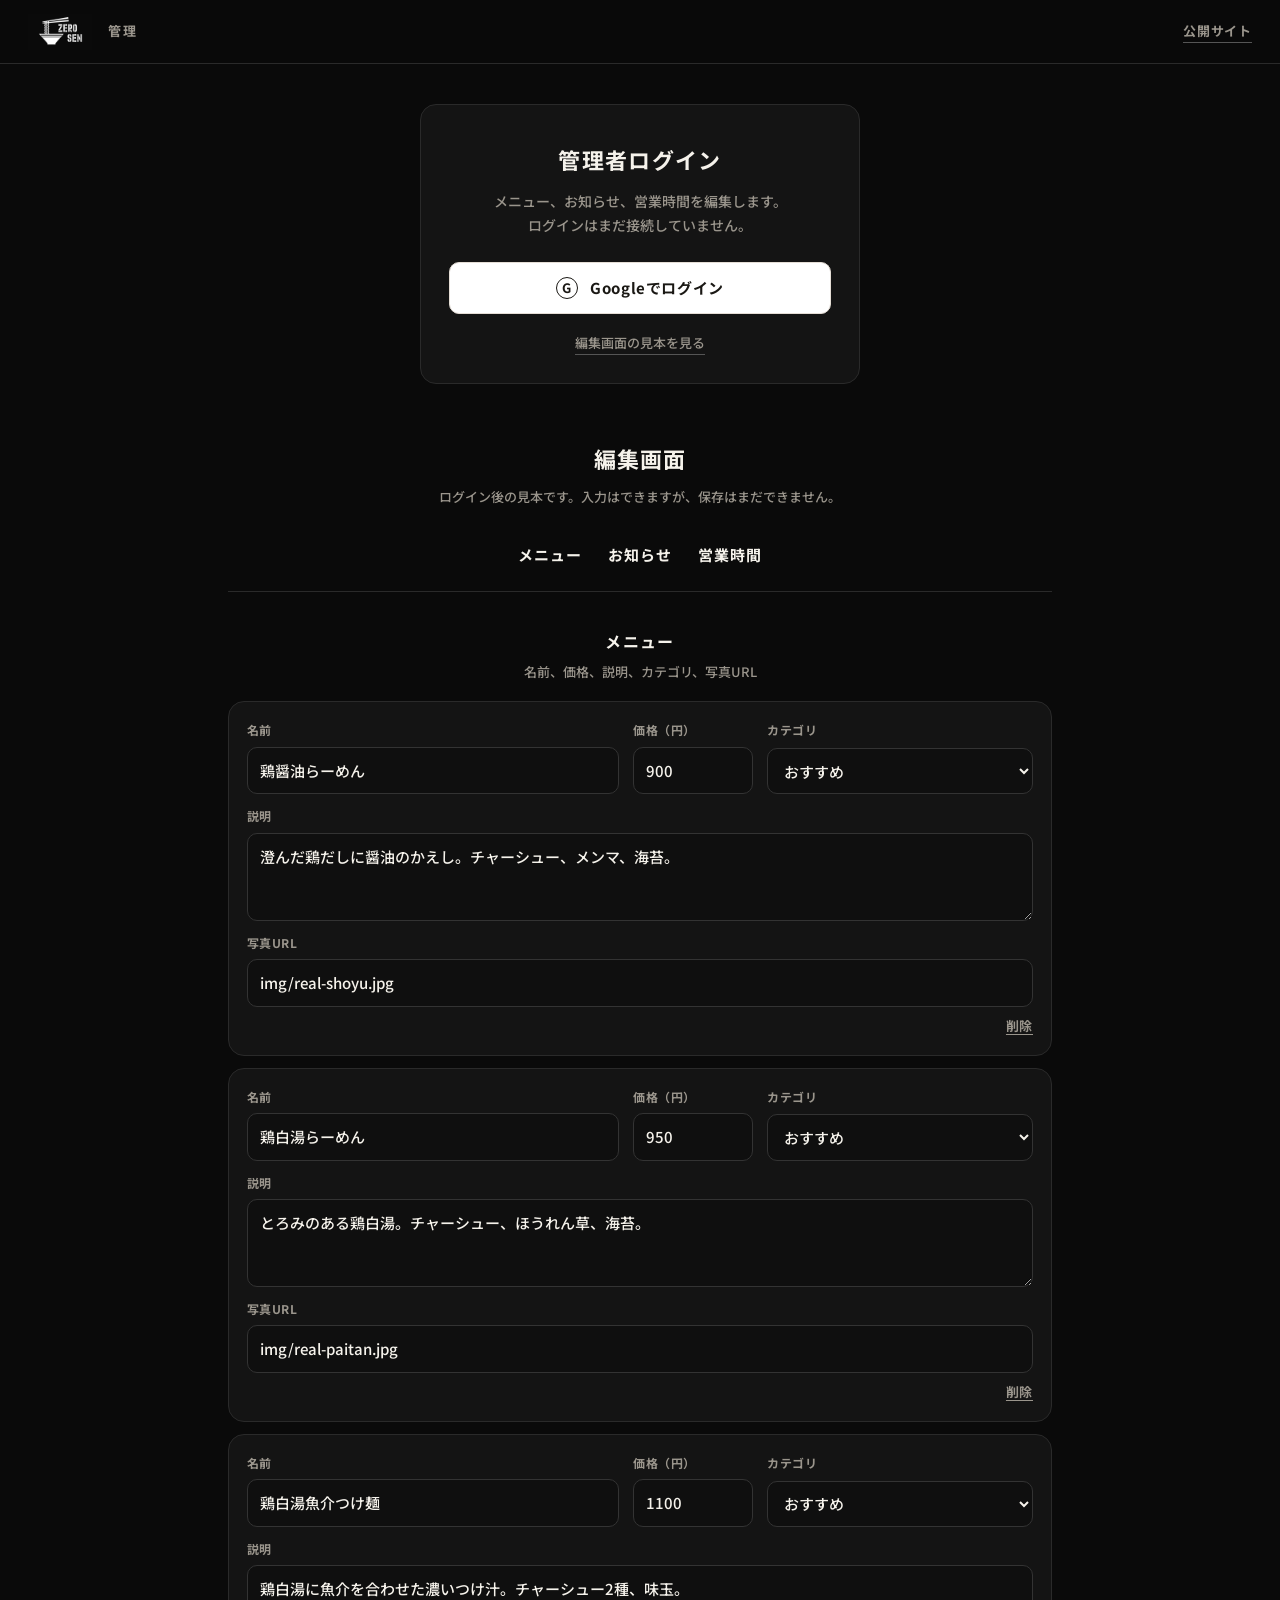
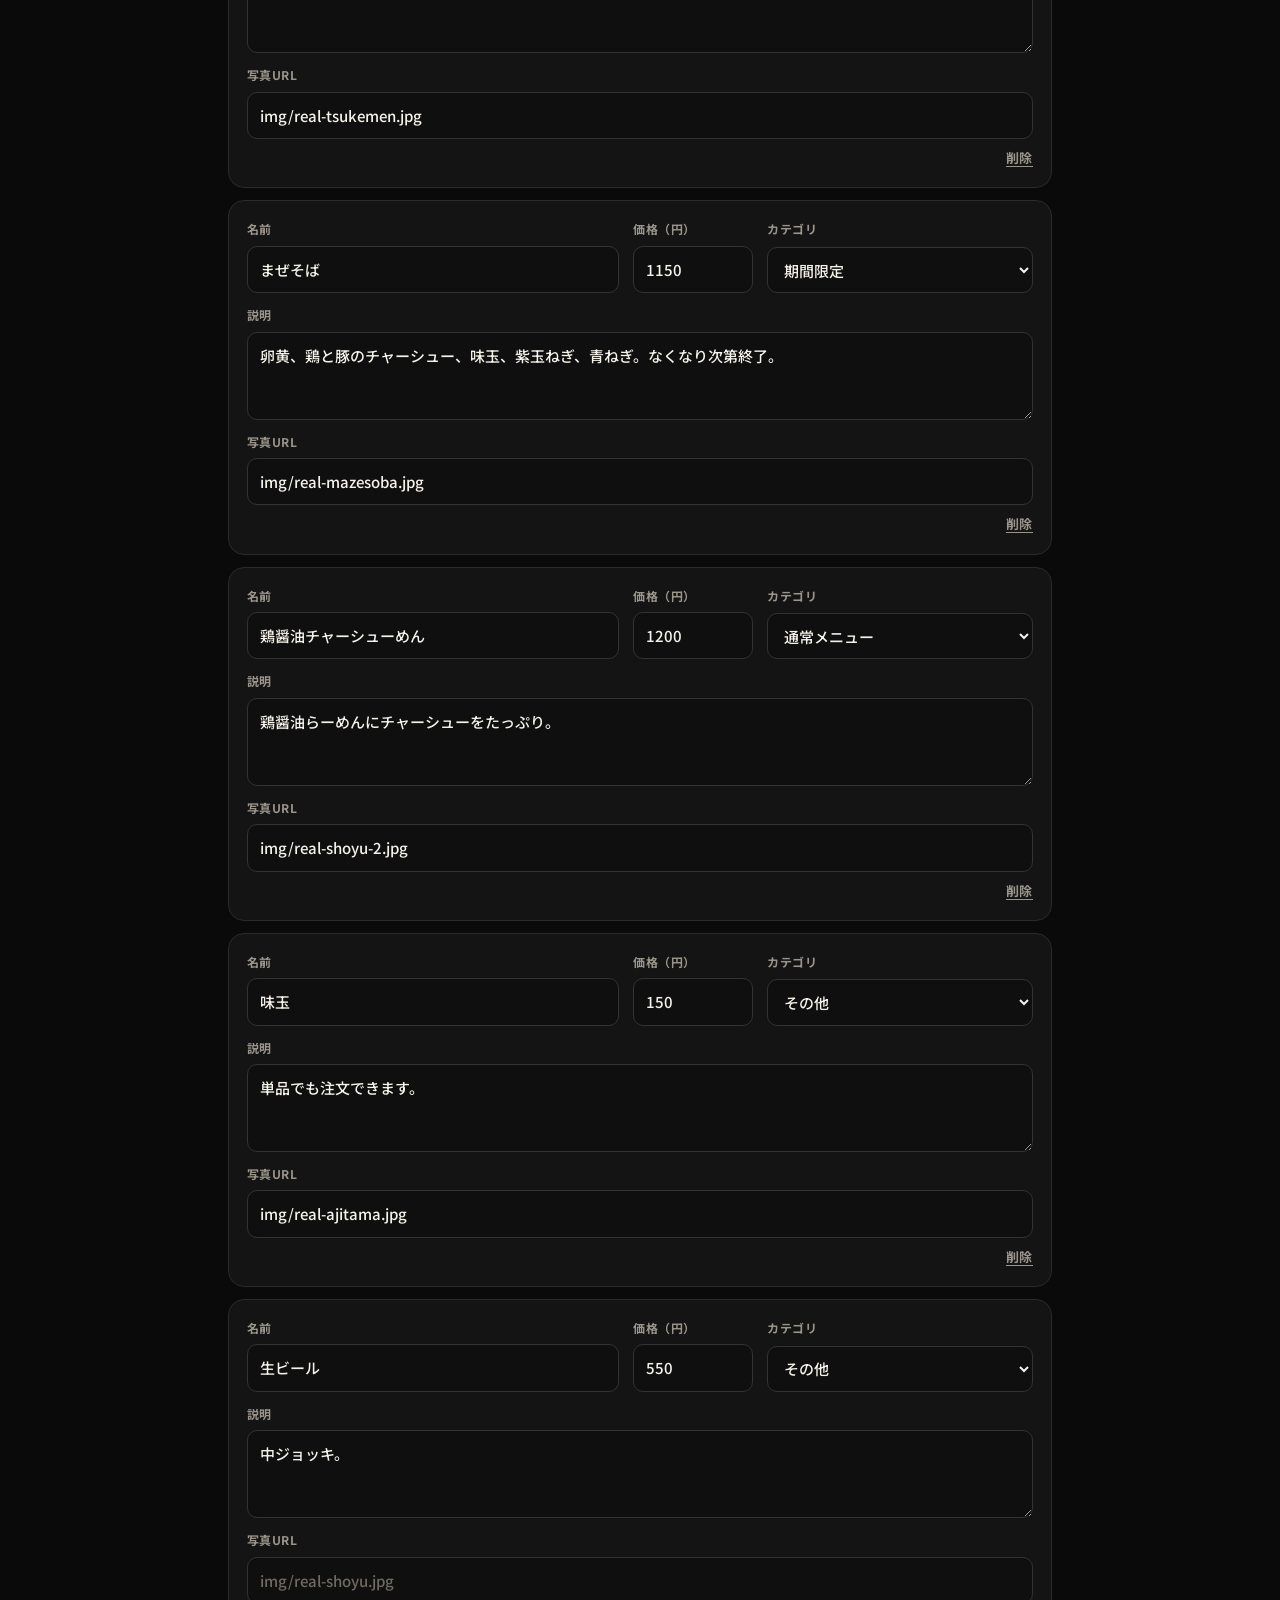
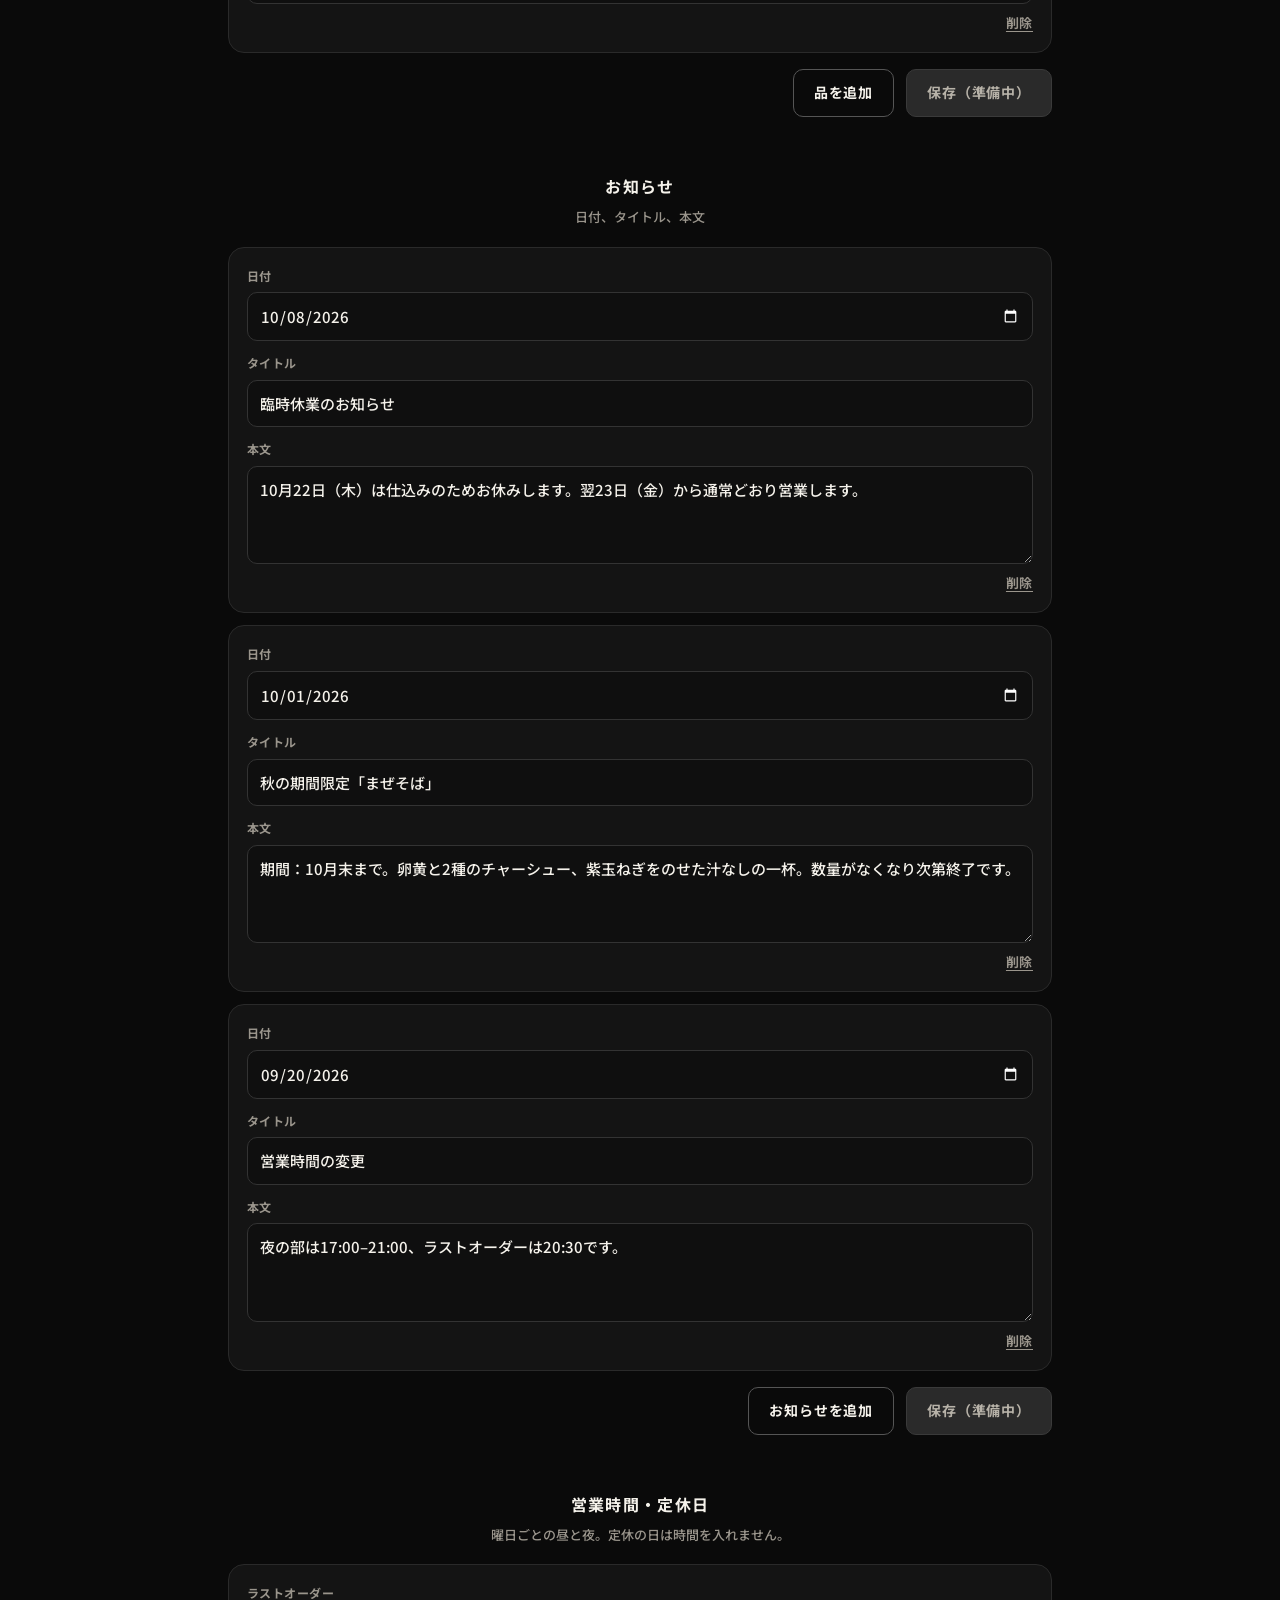
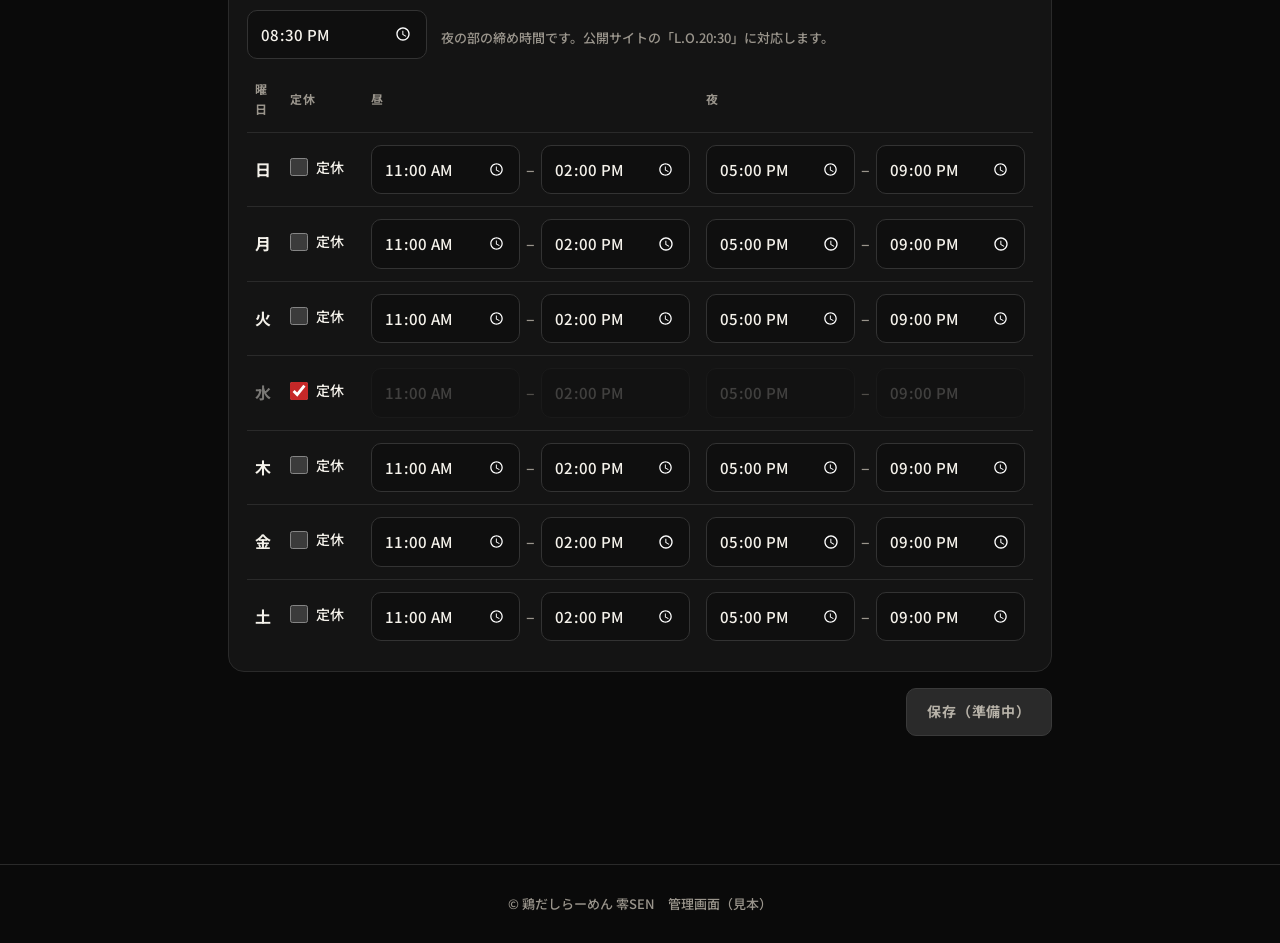
==== admin/index.html @ a6456e64 "管理者用の編集画面（見本）を /admin/ に追加する。 ログインと保存はまだ接続せず、見た目と入力の導線だけ置く。  Co-authored-by: Masato Tomidokoro <masa" ====
<!doctype html>
<html lang="ja">
<head>
<meta charset="utf-8">
<meta name="viewport" content="width=device-width, initial-scale=1">
<meta name="robots" content="noindex">
<title>管理｜鶏だしらーめん 零SEN</title>
<link rel="stylesheet" href="admin.css">
</head>
<body>
<header class="top">
  <a class="brand" href="../"><img src="../img/logo-header-on-black.png" alt="零SEN"></a>
  <p class="top-label">管理</p>
  <a class="site-link" href="../">公開サイト</a>
</header>

<main class="page">
  <section class="gate" aria-labelledby="gate-title">
    <h1 id="gate-title">管理者ログイン</h1>
    <p class="explain">メニュー、お知らせ、営業時間を編集します。<br>ログインはまだ接続していません。</p>
    <button type="button" class="google-btn" id="google-login">
      <span class="g-mark" aria-hidden="true">G</span>
      <span class="g-label">Googleでログイン</span>
    </button>
    <p class="status" id="login-status" role="status" hidden>準備中です。ログインはまだ使えません。</p>
    <a class="sample-link" href="#editor">編集画面の見本を見る</a>
  </section>

  <section id="editor" aria-labelledby="editor-title">
    <header class="dash-head">
      <h2 id="editor-title">編集画面</h2>
      <p>ログイン後の見本です。入力はできますが、保存はまだできません。</p>
    </header>
    <nav class="tabs" aria-label="編集する内容">
      <a href="#menu">メニュー</a>
      <a href="#news">お知らせ</a>
      <a href="#hours">営業時間</a>
    </nav>

    <section class="panel" id="menu" aria-labelledby="menu-title">
      <h3 id="menu-title">メニュー</h3>
      <p class="lead">名前、価格、説明、カテゴリ、写真URL</p>
      <form action="#" method="post" autocomplete="off">
        <div class="stack" id="menu-list">
          <article class="card item">
            <div class="fields">
              <label class="field">名前<input name="menu-name" value="鶏醤油らーめん"></label>
              <label class="field">価格（円）<input name="menu-price" inputmode="numeric" value="900"></label>
              <label class="field">カテゴリ
                <select name="menu-category">
                  <option selected>おすすめ</option>
                  <option>期間限定</option>
                  <option>通常メニュー</option>
                  <option>その他</option>
                </select>
              </label>
              <label class="field wide">説明<textarea name="menu-desc" rows="2">澄んだ鶏だしに醤油のかえし。チャーシュー、メンマ、海苔。</textarea></label>
              <label class="field wide">写真URL<input name="menu-photo" value="img/real-shoyu.jpg" placeholder="img/real-shoyu.jpg"></label>
            </div>
            <div class="item-bar"><button type="button" class="btn-text js-remove">削除</button></div>
          </article>
          <article class="card item">
            <div class="fields">
              <label class="field">名前<input name="menu-name" value="鶏白湯らーめん"></label>
              <label class="field">価格（円）<input name="menu-price" inputmode="numeric" value="950"></label>
              <label class="field">カテゴリ
                <select name="menu-category">
                  <option selected>おすすめ</option>
                  <option>期間限定</option>
                  <option>通常メニュー</option>
                  <option>その他</option>
                </select>
              </label>
              <label class="field wide">説明<textarea name="menu-desc" rows="2">とろみのある鶏白湯。チャーシュー、ほうれん草、海苔。</textarea></label>
              <label class="field wide">写真URL<input name="menu-photo" value="img/real-paitan.jpg" placeholder="img/real-shoyu.jpg"></label>
            </div>
            <div class="item-bar"><button type="button" class="btn-text js-remove">削除</button></div>
          </article>
          <article class="card item">
            <div class="fields">
              <label class="field">名前<input name="menu-name" value="鶏白湯魚介つけ麺"></label>
              <label class="field">価格（円）<input name="menu-price" inputmode="numeric" value="1100"></label>
              <label class="field">カテゴリ
                <select name="menu-category">
                  <option selected>おすすめ</option>
                  <option>期間限定</option>
                  <option>通常メニュー</option>
                  <option>その他</option>
                </select>
              </label>
              <label class="field wide">説明<textarea name="menu-desc" rows="2">鶏白湯に魚介を合わせた濃いつけ汁。チャーシュー2種、味玉。</textarea></label>
              <label class="field wide">写真URL<input name="menu-photo" value="img/real-tsukemen.jpg" placeholder="img/real-shoyu.jpg"></label>
            </div>
            <div class="item-bar"><button type="button" class="btn-text js-remove">削除</button></div>
          </article>
          <article class="card item">
            <div class="fields">
              <label class="field">名前<input name="menu-name" value="まぜそば"></label>
              <label class="field">価格（円）<input name="menu-price" inputmode="numeric" value="1150"></label>
              <label class="field">カテゴリ
                <select name="menu-category">
                  <option>おすすめ</option>
                  <option selected>期間限定</option>
                  <option>通常メニュー</option>
                  <option>その他</option>
                </select>
              </label>
              <label class="field wide">説明<textarea name="menu-desc" rows="2">卵黄、鶏と豚のチャーシュー、味玉、紫玉ねぎ、青ねぎ。なくなり次第終了。</textarea></label>
              <label class="field wide">写真URL<input name="menu-photo" value="img/real-mazesoba.jpg" placeholder="img/real-shoyu.jpg"></label>
            </div>
            <div class="item-bar"><button type="button" class="btn-text js-remove">削除</button></div>
          </article>
          <article class="card item">
            <div class="fields">
              <label class="field">名前<input name="menu-name" value="鶏醤油チャーシューめん"></label>
              <label class="field">価格（円）<input name="menu-price" inputmode="numeric" value="1200"></label>
              <label class="field">カテゴリ
                <select name="menu-category">
                  <option>おすすめ</option>
                  <option>期間限定</option>
                  <option selected>通常メニュー</option>
                  <option>その他</option>
                </select>
              </label>
              <label class="field wide">説明<textarea name="menu-desc" rows="2">鶏醤油らーめんにチャーシューをたっぷり。</textarea></label>
              <label class="field wide">写真URL<input name="menu-photo" value="img/real-shoyu-2.jpg" placeholder="img/real-shoyu.jpg"></label>
            </div>
            <div class="item-bar"><button type="button" class="btn-text js-remove">削除</button></div>
          </article>
          <article class="card item">
            <div class="fields">
              <label class="field">名前<input name="menu-name" value="味玉"></label>
              <label class="field">価格（円）<input name="menu-price" inputmode="numeric" value="150"></label>
              <label class="field">カテゴリ
                <select name="menu-category">
                  <option>おすすめ</option>
                  <option>期間限定</option>
                  <option>通常メニュー</option>
                  <option selected>その他</option>
                </select>
              </label>
              <label class="field wide">説明<textarea name="menu-desc" rows="2">単品でも注文できます。</textarea></label>
              <label class="field wide">写真URL<input name="menu-photo" value="img/real-ajitama.jpg" placeholder="img/real-shoyu.jpg"></label>
            </div>
            <div class="item-bar"><button type="button" class="btn-text js-remove">削除</button></div>
          </article>
          <article class="card item">
            <div class="fields">
              <label class="field">名前<input name="menu-name" value="生ビール"></label>
              <label class="field">価格（円）<input name="menu-price" inputmode="numeric" value="550"></label>
              <label class="field">カテゴリ
                <select name="menu-category">
                  <option>おすすめ</option>
                  <option>期間限定</option>
                  <option>通常メニュー</option>
                  <option selected>その他</option>
                </select>
              </label>
              <label class="field wide">説明<textarea name="menu-desc" rows="2">中ジョッキ。</textarea></label>
              <label class="field wide">写真URL<input name="menu-photo" value="" placeholder="img/real-shoyu.jpg"></label>
            </div>
            <div class="item-bar"><button type="button" class="btn-text js-remove">削除</button></div>
          </article>
        </div>
        <div class="actions">
          <button type="button" class="btn add" id="add-menu">品を追加</button>
          <button type="submit" class="btn save" disabled>保存（準備中）</button>
        </div>
      </form>
    </section>

    <section class="panel" id="news" aria-labelledby="news-title">
      <h3 id="news-title">お知らせ</h3>
      <p class="lead">日付、タイトル、本文</p>
      <form action="#" method="post" autocomplete="off">
        <div class="stack" id="news-list">
          <article class="card item">
            <div class="fields">
              <label class="field wide">日付<input type="date" name="news-date" value="2026-10-08"></label>
              <label class="field wide">タイトル<input name="news-title" value="臨時休業のお知らせ"></label>
              <label class="field wide">本文<textarea name="news-body" rows="3">10月22日（木）は仕込みのためお休みします。翌23日（金）から通常どおり営業します。</textarea></label>
            </div>
            <div class="item-bar"><button type="button" class="btn-text js-remove">削除</button></div>
          </article>
          <article class="card item">
            <div class="fields">
              <label class="field wide">日付<input type="date" name="news-date" value="2026-10-01"></label>
              <label class="field wide">タイトル<input name="news-title" value="秋の期間限定「まぜそば」"></label>
              <label class="field wide">本文<textarea name="news-body" rows="3">期間：10月末まで。卵黄と2種のチャーシュー、紫玉ねぎをのせた汁なしの一杯。数量がなくなり次第終了です。</textarea></label>
            </div>
            <div class="item-bar"><button type="button" class="btn-text js-remove">削除</button></div>
          </article>
          <article class="card item">
            <div class="fields">
              <label class="field wide">日付<input type="date" name="news-date" value="2026-09-20"></label>
              <label class="field wide">タイトル<input name="news-title" value="営業時間の変更"></label>
              <label class="field wide">本文<textarea name="news-body" rows="3">夜の部は17:00–21:00、ラストオーダーは20:30です。</textarea></label>
            </div>
            <div class="item-bar"><button type="button" class="btn-text js-remove">削除</button></div>
          </article>
        </div>
        <div class="actions">
          <button type="button" class="btn add" id="add-news">お知らせを追加</button>
          <button type="submit" class="btn save" disabled>保存（準備中）</button>
        </div>
      </form>
    </section>

    <section class="panel" id="hours" aria-labelledby="hours-title">
      <h3 id="hours-title">営業時間・定休日</h3>
      <p class="lead">曜日ごとの昼と夜。定休の日は時間を入れません。</p>
      <form action="#" method="post" autocomplete="off">
        <div class="card">
          <div class="lo">
            <label class="field">ラストオーダー<input type="time" name="last-order" value="20:30"></label>
            <p class="hint">夜の部の締め時間です。公開サイトの「L.O.20:30」に対応します。</p>
          </div>
          <table class="hours">
            <thead>
              <tr>
                <th scope="col">曜日</th>
                <th scope="col">定休</th>
                <th scope="col">昼</th>
                <th scope="col">夜</th>
              </tr>
            </thead>
            <tbody>
              <tr>
                <th scope="row">日</th>
                <td data-label="定休"><label class="check"><input type="checkbox" data-closed>定休</label></td>
                <td data-label="昼"><div class="time-pair"><input type="time" value="11:00" aria-label="日曜 昼の開始"><span class="dash" aria-hidden="true">–</span><input type="time" value="14:00" aria-label="日曜 昼の終了"></div></td>
                <td data-label="夜"><div class="time-pair"><input type="time" value="17:00" aria-label="日曜 夜の開始"><span class="dash" aria-hidden="true">–</span><input type="time" value="21:00" aria-label="日曜 夜の終了"></div></td>
              </tr>
              <tr>
                <th scope="row">月</th>
                <td data-label="定休"><label class="check"><input type="checkbox" data-closed>定休</label></td>
                <td data-label="昼"><div class="time-pair"><input type="time" value="11:00" aria-label="月曜 昼の開始"><span class="dash" aria-hidden="true">–</span><input type="time" value="14:00" aria-label="月曜 昼の終了"></div></td>
                <td data-label="夜"><div class="time-pair"><input type="time" value="17:00" aria-label="月曜 夜の開始"><span class="dash" aria-hidden="true">–</span><input type="time" value="21:00" aria-label="月曜 夜の終了"></div></td>
              </tr>
              <tr>
                <th scope="row">火</th>
                <td data-label="定休"><label class="check"><input type="checkbox" data-closed>定休</label></td>
                <td data-label="昼"><div class="time-pair"><input type="time" value="11:00" aria-label="火曜 昼の開始"><span class="dash" aria-hidden="true">–</span><input type="time" value="14:00" aria-label="火曜 昼の終了"></div></td>
                <td data-label="夜"><div class="time-pair"><input type="time" value="17:00" aria-label="火曜 夜の開始"><span class="dash" aria-hidden="true">–</span><input type="time" value="21:00" aria-label="火曜 夜の終了"></div></td>
              </tr>
              <tr class="is-closed">
                <th scope="row">水</th>
                <td data-label="定休"><label class="check"><input type="checkbox" data-closed checked>定休</label></td>
                <td data-label="昼"><div class="time-pair"><input type="time" value="11:00" aria-label="水曜 昼の開始" disabled><span class="dash" aria-hidden="true">–</span><input type="time" value="14:00" aria-label="水曜 昼の終了" disabled></div></td>
                <td data-label="夜"><div class="time-pair"><input type="time" value="17:00" aria-label="水曜 夜の開始" disabled><span class="dash" aria-hidden="true">–</span><input type="time" value="21:00" aria-label="水曜 夜の終了" disabled></div></td>
              </tr>
              <tr>
                <th scope="row">木</th>
                <td data-label="定休"><label class="check"><input type="checkbox" data-closed>定休</label></td>
                <td data-label="昼"><div class="time-pair"><input type="time" value="11:00" aria-label="木曜 昼の開始"><span class="dash" aria-hidden="true">–</span><input type="time" value="14:00" aria-label="木曜 昼の終了"></div></td>
                <td data-label="夜"><div class="time-pair"><input type="time" value="17:00" aria-label="木曜 夜の開始"><span class="dash" aria-hidden="true">–</span><input type="time" value="21:00" aria-label="木曜 夜の終了"></div></td>
              </tr>
              <tr>
                <th scope="row">金</th>
                <td data-label="定休"><label class="check"><input type="checkbox" data-closed>定休</label></td>
                <td data-label="昼"><div class="time-pair"><input type="time" value="11:00" aria-label="金曜 昼の開始"><span class="dash" aria-hidden="true">–</span><input type="time" value="14:00" aria-label="金曜 昼の終了"></div></td>
                <td data-label="夜"><div class="time-pair"><input type="time" value="17:00" aria-label="金曜 夜の開始"><span class="dash" aria-hidden="true">–</span><input type="time" value="21:00" aria-label="金曜 夜の終了"></div></td>
              </tr>
              <tr>
                <th scope="row">土</th>
                <td data-label="定休"><label class="check"><input type="checkbox" data-closed>定休</label></td>
                <td data-label="昼"><div class="time-pair"><input type="time" value="11:00" aria-label="土曜 昼の開始"><span class="dash" aria-hidden="true">–</span><input type="time" value="14:00" aria-label="土曜 昼の終了"></div></td>
                <td data-label="夜"><div class="time-pair"><input type="time" value="17:00" aria-label="土曜 夜の開始"><span class="dash" aria-hidden="true">–</span><input type="time" value="21:00" aria-label="土曜 夜の終了"></div></td>
              </tr>
            </tbody>
          </table>
        </div>
        <div class="actions">
          <button type="submit" class="btn save" disabled>保存（準備中）</button>
        </div>
      </form>
    </section>
  </section>
</main>

<footer class="foot">© 鶏だしらーめん 零SEN　管理画面（見本）</footer>

<template id="menu-template">
  <article class="card item">
    <div class="fields">
      <label class="field">名前<input name="menu-name" value="" placeholder="例：鶏醤油らーめん"></label>
      <label class="field">価格（円）<input name="menu-price" inputmode="numeric" value="" placeholder="900"></label>
      <label class="field">カテゴリ
        <select name="menu-category">
          <option selected>おすすめ</option>
          <option>期間限定</option>
          <option>通常メニュー</option>
          <option>その他</option>
        </select>
      </label>
      <label class="field wide">説明<textarea name="menu-desc" rows="2" placeholder="具材や味の説明"></textarea></label>
      <label class="field wide">写真URL<input name="menu-photo" value="" placeholder="img/real-shoyu.jpg"></label>
    </div>
    <div class="item-bar"><button type="button" class="btn-text js-remove">削除</button></div>
  </article>
</template>

<template id="news-template">
  <article class="card item">
    <div class="fields">
      <label class="field wide">日付<input type="date" name="news-date" value=""></label>
      <label class="field wide">タイトル<input name="news-title" value="" placeholder="例：臨時休業のお知らせ"></label>
      <label class="field wide">本文<textarea name="news-body" rows="3" placeholder="本文"></textarea></label>
    </div>
    <div class="item-bar"><button type="button" class="btn-text js-remove">削除</button></div>
  </article>
</template>

<script src="admin.js"></script>
</body>
</html>
---- admin/admin.css ----
@font-face{font-family:"Noto Sans JP";font-style:normal;font-weight:100 900;font-display:swap;src:url("../fonts/NotoSansJP.ttf") format("truetype")}
:root{--bg:#0a0a0a;--text:#f5f2eb;--sub:#9a958c;--line:#2a2a2a;--key:#c62828;--card:#141414;--field:#0f0f0f;color-scheme:dark}
*{box-sizing:border-box;margin:0;padding:0}
body{font-family:"Noto Sans JP","Hiragino Sans","Hiragino Kaku Gothic ProN",Meiryo,sans-serif;font-weight:500;font-size:16px;line-height:1.7;color:var(--text);background:var(--bg);min-height:100vh}
a{color:inherit;text-decoration:none}
:focus-visible{outline:3px solid #fff;outline-offset:3px}
.sr{position:absolute;width:1px;height:1px;padding:0;margin:-1px;overflow:hidden;clip:rect(0,0,0,0);white-space:nowrap;border:0}

.top{position:sticky;top:0;z-index:2;display:flex;align-items:center;gap:16px;min-height:64px;padding:12px 28px;border-bottom:1px solid var(--line);background:rgba(10,10,10,.94)}
.brand{display:flex;align-items:center}
.brand img{display:block;height:36px;width:auto}
.top-label{font-size:13px;font-weight:700;letter-spacing:.18em;color:var(--sub)}
.site-link{margin-left:auto;font-size:13px;font-weight:700;letter-spacing:.06em;color:var(--sub);border-bottom:1px solid #555}
.site-link:hover{color:var(--text);border-bottom-color:var(--text)}

.page{max-width:880px;margin:0 auto;padding:40px 28px 72px}

.gate{max-width:440px;margin:0 auto 56px;padding:36px 28px 28px;text-align:center;background:var(--card);border:1px solid var(--line);border-radius:16px}
.gate h1{font-size:22px;font-weight:700;letter-spacing:.06em;margin-bottom:12px}
.gate .explain{color:var(--sub);font-size:14px;margin-bottom:24px}
.google-btn{display:inline-flex;align-items:center;justify-content:center;gap:12px;width:100%;min-height:52px;padding:0 18px;border:1px solid #e4ddd5;border-radius:10px;background:#fff;color:#1a1814;font:inherit;font-size:15px;font-weight:700;letter-spacing:.04em;cursor:pointer}
.google-btn:hover{background:#fafafa}
.google-btn:disabled{background:#2a2a2a;color:#b7b2a8;border-color:#3a3a3a;cursor:not-allowed}
.g-mark{width:22px;height:22px;border:1.5px solid currentColor;border-radius:50%;display:grid;place-items:center;font-size:13px;font-weight:700;line-height:1}
.status{margin-top:14px;font-size:13px;color:var(--sub)}
.sample-link{display:inline-block;margin-top:18px;font-size:13px;color:var(--sub);border-bottom:1px solid #555}
.sample-link:hover{color:var(--text);border-bottom-color:var(--text)}

.dash-head{text-align:center;margin-bottom:8px}
.dash-head h2{font-size:22px;font-weight:700;letter-spacing:.04em;margin-bottom:8px}
.dash-head p{color:var(--sub);font-size:13px}

.tabs{display:flex;flex-wrap:wrap;justify-content:center;gap:8px 22px;margin:28px 0 36px;padding-bottom:16px;border-bottom:1px solid var(--line)}
.tabs a{font-size:15px;font-weight:700;letter-spacing:.07em;padding:6px 2px;border-bottom:2px solid transparent}
.tabs a:hover{color:#fff}

.panel{margin-bottom:56px;scroll-margin-top:88px}
.panel h3{font-size:16px;font-weight:700;letter-spacing:.08em;text-align:center;margin-bottom:6px}
.panel .lead{text-align:center;color:var(--sub);font-size:13px;margin-bottom:18px}
.stack{display:grid;gap:12px}

.card{background:var(--card);border:1px solid var(--line);border-radius:16px;padding:18px}
.fields{display:grid;grid-template-columns:minmax(0,1.4fr) 120px minmax(0,1fr);gap:12px 14px}
.wide{grid-column:1 / -1}
.field{display:grid;gap:6px;font-size:12px;font-weight:700;letter-spacing:.04em;color:var(--sub)}
input,select,textarea{width:100%;min-height:44px;padding:10px 12px;border:1px solid #333;border-radius:10px;background:var(--field);color:var(--text);font:inherit;font-size:15px;font-weight:500}
textarea{min-height:88px;resize:vertical;line-height:1.7}
input::placeholder,textarea::placeholder{color:#6f6a62}
input:disabled,select:disabled,textarea:disabled{opacity:.45}

.item-bar{display:flex;justify-content:flex-end;margin-top:8px}
.btn-text{border:0;background:none;color:var(--sub);font:inherit;font-size:13px;font-weight:700;letter-spacing:.04em;text-decoration:underline;text-underline-offset:3px;cursor:pointer}
.btn-text:hover{color:var(--key)}

.actions{display:flex;justify-content:flex-end;flex-wrap:wrap;gap:12px;margin-top:16px}
.btn{min-height:48px;padding:0 20px;border-radius:10px;font:inherit;font-size:14px;font-weight:700;letter-spacing:.06em;cursor:pointer}
.btn.add{background:transparent;color:var(--text);border:1px solid #555}
.btn.add:hover{border-color:#ccc}
.btn.save{background:#fff;color:#1a1814;border:1px solid #e4ddd5}
.btn.save:disabled{background:#2a2a2a;color:#b7b2a8;border-color:#3a3a3a;cursor:not-allowed}

.lo{display:grid;grid-template-columns:180px 1fr;gap:14px;align-items:end;margin-bottom:8px}
.lo .hint{font-size:13px;color:var(--sub);padding-bottom:10px}

.hours{width:100%;border-collapse:collapse}
.hours th,.hours td{padding:12px 8px;border-top:1px solid var(--line);text-align:left;vertical-align:middle;font-weight:500}
.hours thead th{border-top:0;color:var(--sub);font-size:12px;font-weight:700;letter-spacing:.08em}
.hours tbody th{width:2.2em;font-weight:700}
.time-pair{display:flex;align-items:center;gap:6px}
.time-pair input{min-width:0}
.dash{color:var(--sub)}
.check{display:inline-flex;align-items:center;gap:8px;color:var(--text);font-size:14px;font-weight:500}
.check input{width:18px;height:18px;min-height:0;accent-color:var(--key)}
tr.is-closed th,tr.is-closed .time-pair{opacity:.45}

.foot{padding:28px;color:var(--sub);font-size:13px;text-align:center;border-top:1px solid var(--line)}

@media (max-width:720px){
  .page{padding:28px 16px 56px}
  .top{padding:12px 16px}
  .fields,.lo{grid-template-columns:1fr}
  .wide{grid-column:auto}
  .lo .hint{padding-bottom:0}
  .hours thead{display:none}
  .hours,.hours tbody,.hours tr,.hours th,.hours td{display:block;width:100%}
  .hours tr{padding:8px 0 14px;border-top:1px solid var(--line)}
  .hours tbody th,.hours td{border-top:0;padding:8px 0}
  .hours td::before{content:attr(data-label);display:block;margin-bottom:6px;font-size:12px;font-weight:700;letter-spacing:.06em;color:var(--sub)}
}
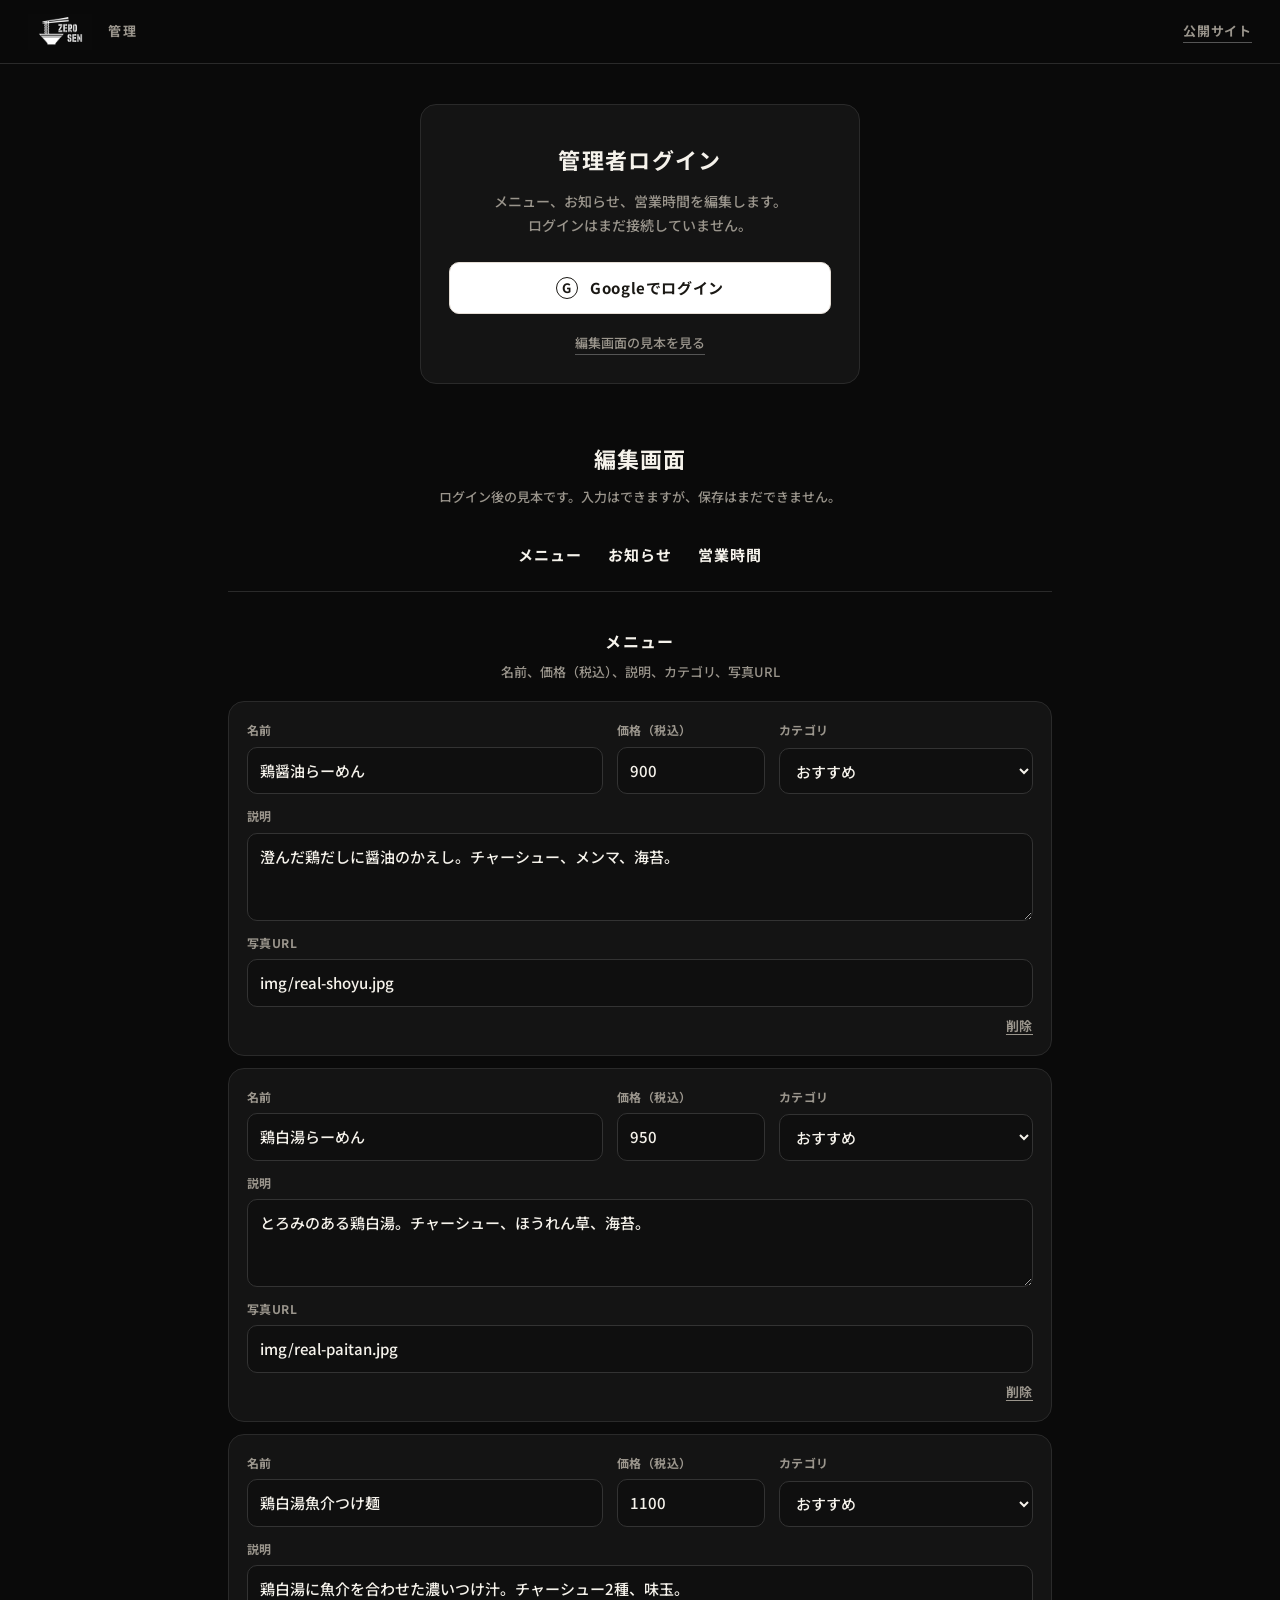
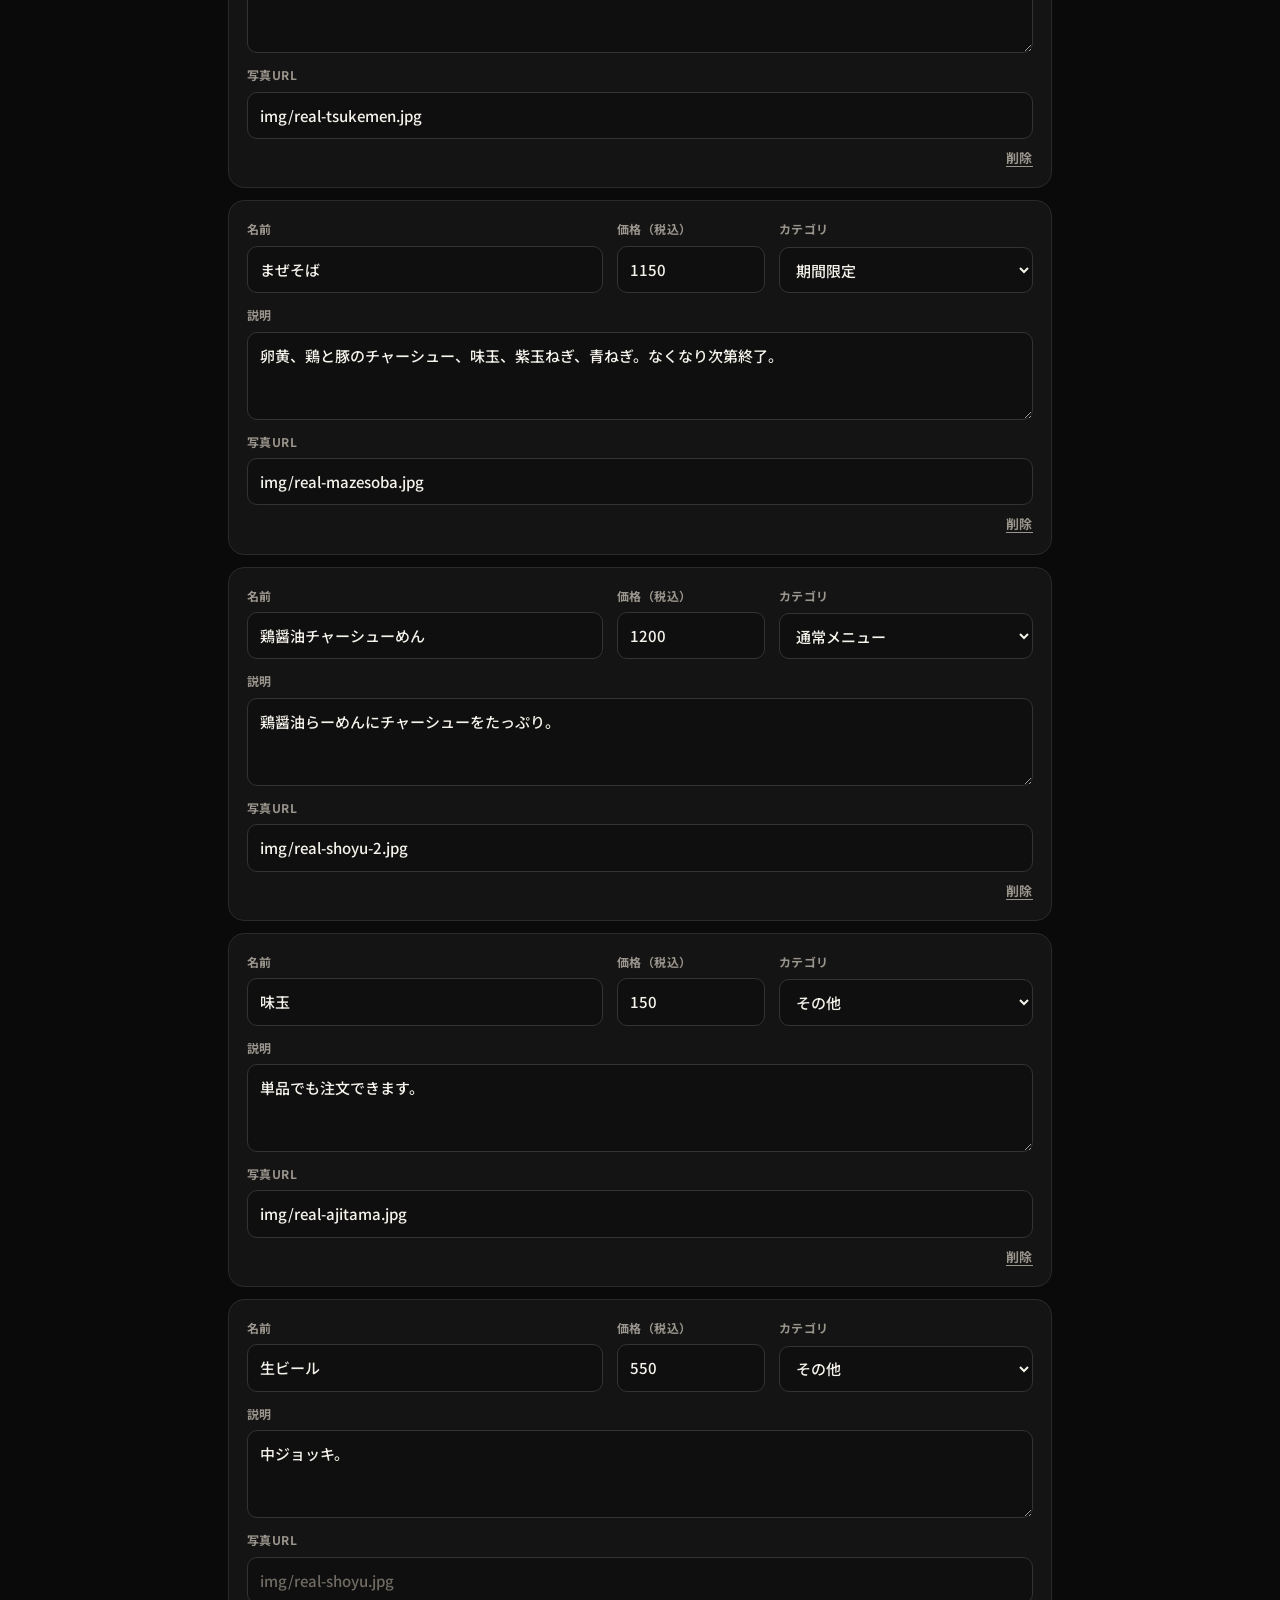
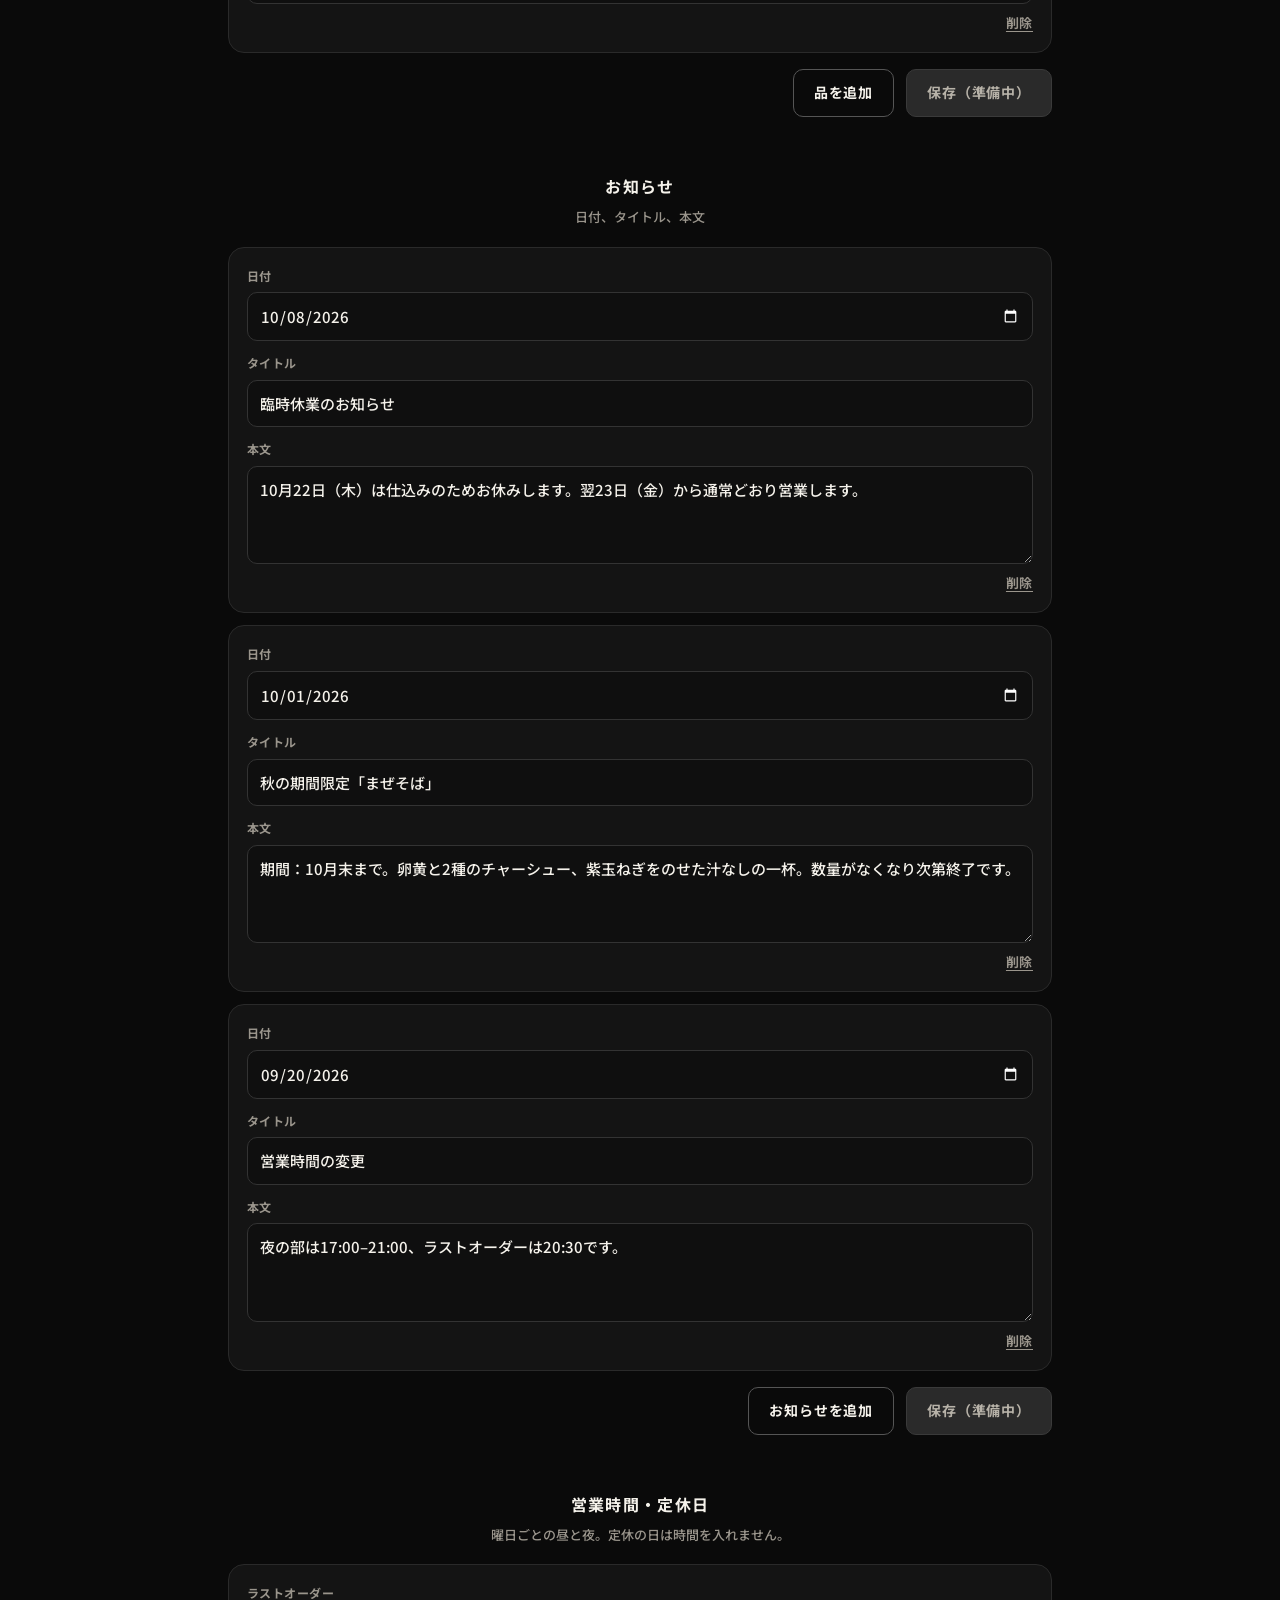
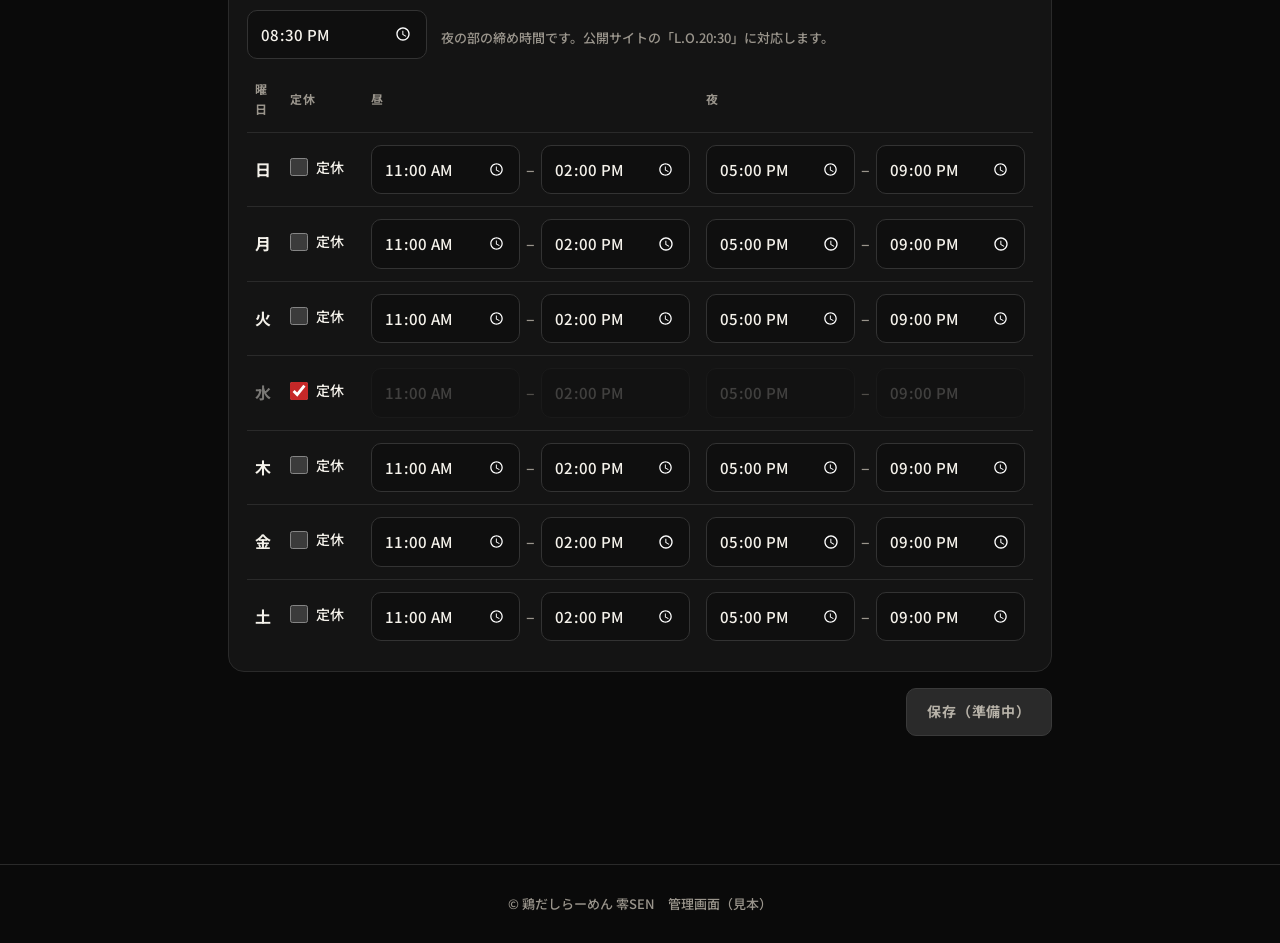
==== commit f9c72f8a: "商品の価格表示を「価格（税込）」に統一する。 公開メニュー、商品モーダル、関連商品、管理画面の価格欄で税込であることが分かるようにする。  Co-authored-by: Masato Tomidok" ====
--- a/admin/index.html
+++ b/admin/index.html
@@ -39,13 +39,13 @@
 
     <section class="panel" id="menu" aria-labelledby="menu-title">
       <h3 id="menu-title">メニュー</h3>
-      <p class="lead">名前、価格、説明、カテゴリ、写真URL</p>
+      <p class="lead">名前、価格（税込）、説明、カテゴリ、写真URL</p>
       <form action="#" method="post" autocomplete="off">
         <div class="stack" id="menu-list">
           <article class="card item">
             <div class="fields">
               <label class="field">名前<input name="menu-name" value="鶏醤油らーめん"></label>
-              <label class="field">価格（円）<input name="menu-price" inputmode="numeric" value="900"></label>
+              <label class="field">価格（税込）<input name="menu-price" inputmode="numeric" value="900"></label>
               <label class="field">カテゴリ
                 <select name="menu-category">
                   <option selected>おすすめ</option>
@@ -62,7 +62,7 @@
           <article class="card item">
             <div class="fields">
               <label class="field">名前<input name="menu-name" value="鶏白湯らーめん"></label>
-              <label class="field">価格（円）<input name="menu-price" inputmode="numeric" value="950"></label>
+              <label class="field">価格（税込）<input name="menu-price" inputmode="numeric" value="950"></label>
               <label class="field">カテゴリ
                 <select name="menu-category">
                   <option selected>おすすめ</option>
@@ -79,7 +79,7 @@
           <article class="card item">
             <div class="fields">
               <label class="field">名前<input name="menu-name" value="鶏白湯魚介つけ麺"></label>
-              <label class="field">価格（円）<input name="menu-price" inputmode="numeric" value="1100"></label>
+              <label class="field">価格（税込）<input name="menu-price" inputmode="numeric" value="1100"></label>
               <label class="field">カテゴリ
                 <select name="menu-category">
                   <option selected>おすすめ</option>
@@ -96,7 +96,7 @@
           <article class="card item">
             <div class="fields">
               <label class="field">名前<input name="menu-name" value="まぜそば"></label>
-              <label class="field">価格（円）<input name="menu-price" inputmode="numeric" value="1150"></label>
+              <label class="field">価格（税込）<input name="menu-price" inputmode="numeric" value="1150"></label>
               <label class="field">カテゴリ
                 <select name="menu-category">
                   <option>おすすめ</option>
@@ -113,7 +113,7 @@
           <article class="card item">
             <div class="fields">
               <label class="field">名前<input name="menu-name" value="鶏醤油チャーシューめん"></label>
-              <label class="field">価格（円）<input name="menu-price" inputmode="numeric" value="1200"></label>
+              <label class="field">価格（税込）<input name="menu-price" inputmode="numeric" value="1200"></label>
               <label class="field">カテゴリ
                 <select name="menu-category">
                   <option>おすすめ</option>
@@ -130,7 +130,7 @@
           <article class="card item">
             <div class="fields">
               <label class="field">名前<input name="menu-name" value="味玉"></label>
-              <label class="field">価格（円）<input name="menu-price" inputmode="numeric" value="150"></label>
+              <label class="field">価格（税込）<input name="menu-price" inputmode="numeric" value="150"></label>
               <label class="field">カテゴリ
                 <select name="menu-category">
                   <option>おすすめ</option>
@@ -147,7 +147,7 @@
           <article class="card item">
             <div class="fields">
               <label class="field">名前<input name="menu-name" value="生ビール"></label>
-              <label class="field">価格（円）<input name="menu-price" inputmode="numeric" value="550"></label>
+              <label class="field">価格（税込）<input name="menu-price" inputmode="numeric" value="550"></label>
               <label class="field">カテゴリ
                 <select name="menu-category">
                   <option>おすすめ</option>
@@ -284,7 +284,7 @@
   <article class="card item">
     <div class="fields">
       <label class="field">名前<input name="menu-name" value="" placeholder="例：鶏醤油らーめん"></label>
-      <label class="field">価格（円）<input name="menu-price" inputmode="numeric" value="" placeholder="900"></label>
+      <label class="field">価格（税込）<input name="menu-price" inputmode="numeric" value="" placeholder="900"></label>
       <label class="field">カテゴリ
         <select name="menu-category">
           <option selected>おすすめ</option>
--- a/admin/admin.css
+++ b/admin/admin.css
@@ -40,7 +40,7 @@
 .stack{display:grid;gap:12px}
 
 .card{background:var(--card);border:1px solid var(--line);border-radius:16px;padding:18px}
-.fields{display:grid;grid-template-columns:minmax(0,1.4fr) 120px minmax(0,1fr);gap:12px 14px}
+.fields{display:grid;grid-template-columns:minmax(0,1.4fr) 148px minmax(0,1fr);gap:12px 14px}
 .wide{grid-column:1 / -1}
 .field{display:grid;gap:6px;font-size:12px;font-weight:700;letter-spacing:.04em;color:var(--sub)}
 input,select,textarea{width:100%;min-height:44px;padding:10px 12px;border:1px solid #333;border-radius:10px;background:var(--field);color:var(--text);font:inherit;font-size:15px;font-weight:500}
